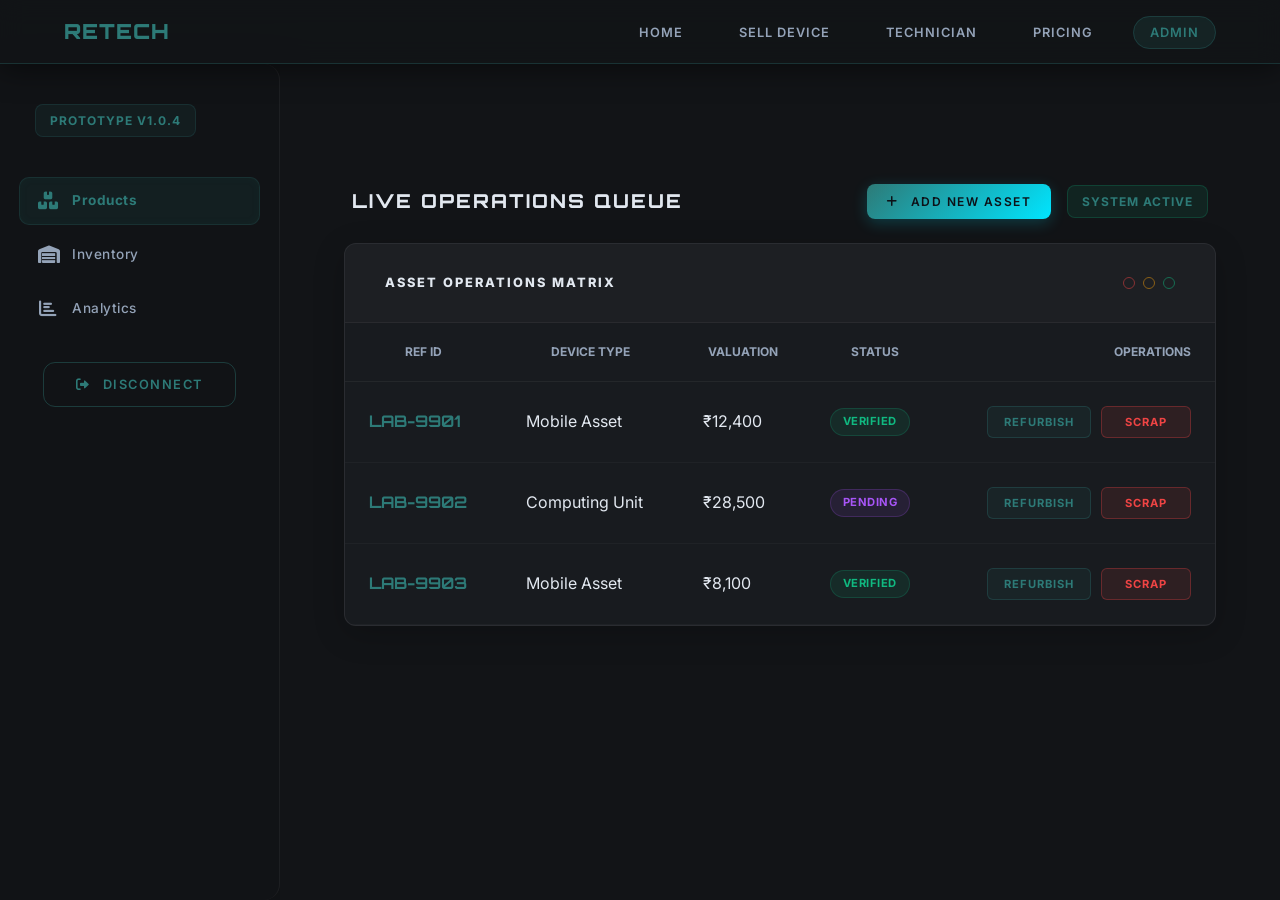
==== admin.html @ 6fee9be7 "Initial commit of ReTech - Smart E-Waste Recovery Platform" ====
<!DOCTYPE html>
<html lang="en">

<head>
    <meta charset="UTF-8">
    <meta name="viewport" content="width=device-width, initial-scale=1.0">
    <title>Admin Ops Control | ReTech</title>
    <link rel="stylesheet" href="style.css">
    <link rel="stylesheet" href="https://cdnjs.cloudflare.com/ajax/libs/font-awesome/6.0.0/css/all.min.css">
    <style>
        body {
            overflow: hidden;
            height: 100vh;
            display: flex;
            flex-direction: column;
        }

        .admin-wrapper {
            display: flex;
            flex: 1;
            overflow: hidden;
            padding-top: 64px;
        }

        .admin-content {
            flex: 1;
            overflow-y: auto;
            padding: 2.5rem 5%;
            background: var(--bg-main);
        }

        .section-header {
            margin-bottom: 1.5rem;
            display: flex;
            justify-content: space-between;
            align-items: center;
            padding: 0 0.5rem;
        }

        .section-header h2 {
            font-size: 1.2rem;
            text-transform: uppercase;
            letter-spacing: 2px;
            font-weight: 800;
        }

        .chart-box {
            padding: 2rem;
        }

        .bar-chart {
            display: flex;
            align-items: flex-end;
            gap: 12px;
            height: 180px;
            padding-top: 20px;
        }

        .bar {
            flex: 1;
            background: var(--primary);
            border-radius: 4px 4px 0 0;
            transition: height 0.3s ease;
            position: relative;
            opacity: 0.8;
        }

        .bar:hover {
            opacity: 1;
        }

        .bar::after {
            content: attr(data-label);
            position: absolute;
            bottom: -28px;
            left: 50%;
            transform: translateX(-50%);
            font-size: 0.7rem;
            color: var(--text-dim);
            font-weight: 600;
        }
    </style>
</head>

<body class="admin-page">
    <nav>
        <div class="logo">RETECH</div>
        <ul class="nav-links">
            <li><a href="index.html">Home</a></li>
            <li><a href="sell.html">Sell Device</a></li>
            <li><a href="technician.html">Technician</a></li>
            <li><a href="price.html">Pricing</a></li>
            <li><a href="admin.html" class="active">Admin</a></li>
        </ul>
    </nav>

    <div class="admin-wrapper">
        <aside class="admin-sidebar">
            <div style="margin-bottom: 2.5rem; padding: 0 1rem;">
                <div class="ui-flow-badge">PROTOTYPE v1.0.4</div>
            </div>
            <a href="#" class="admin-nav-item active" onclick="showSection('products')">
                <i class="fas fa-boxes"></i> <span>Products</span>
            </a>
            <a href="#" class="admin-nav-item" onclick="showSection('inventory')">
                <i class="fas fa-warehouse"></i> <span>Inventory</span>
            </a>
            <a href="#" class="admin-nav-item" onclick="showSection('analytics')">
                <i class="fas fa-chart-bar"></i> <span>Analytics</span>
            </a>
            <div style="margin-top: auto; padding: 1.5rem;">
                <button class="btn btn-outline" style="width: 100%; border-radius: 12px; font-size: 0.8rem; height: 45px;"
                    onclick="location.href='index.html'">
                    <i class="fas fa-sign-out-alt"></i> DISCONNECT
                </button>
            </div>
        </aside>

        <main class="admin-content">
            <!-- Products Section -->
            <section id="products-section" class="admin-view reveal active">
                <div class="section-header">
                    <h2>Live Operations Queue</h2>
                    <div style="display: flex; gap: 1rem; align-items: center;">
                        <button class="btn btn-primary" style="padding: 10px 20px; font-size: 0.75rem; border-radius: 8px;" onclick="showToast('Add Asset sequence initiated.')">
                            <i class="fas fa-plus"></i> Add New Asset
                        </button>
                        <div class="ui-flow-badge" style="background: rgba(16, 185, 129, 0.1); border-color: rgba(16, 185, 129, 0.2);">System Active</div>
                    </div>
                </div>

                <div class="ui-panel" style="padding: 0; overflow: hidden;">
                    <div style="padding: 1.8rem 2.5rem; background: rgba(255,255,255,0.02); border-bottom: 1px solid rgba(255,255,255,0.05); display: flex; justify-content: space-between; align-items: center;">
                        <span style="font-weight: 800; font-size: 0.8rem; color: var(--text-main); letter-spacing: 2px;">ASSET OPERATIONS MATRIX</span>
                        <div style="display: flex; gap: 8px; opacity: 0.5;">
                            <div style="width: 12px; height: 12px; border-radius: 50%; border: 1px solid #ef4444;"></div>
                            <div style="width: 12px; height: 12px; border-radius: 50%; border: 1px solid #f59e0b;"></div>
                            <div style="width: 12px; height: 12px; border-radius: 50%; border: 1px solid #10b981;"></div>
                        </div>
                    </div>
                    <table class="data-table">
                        <thead>
                            <tr>
                                <th>Ref ID</th>
                                <th>Device Type</th>
                                <th>Valuation</th>
                                <th>Status</th>
                                <th style="text-align: right;">Operations</th>
                            </tr>
                        </thead>
                        <tbody>
                            <tr>
                                <td style="font-family: 'Orbitron'; font-weight: 700; color: var(--primary);">LAB-9901
                                </td>
                                <td>Mobile Asset</td>
                                <td>₹12,400</td>
                                <td><span class="status-chip verified">Verified</span></td>
                                <td style="text-align: right;">
                                    <div style="display: flex; gap: 10px; justify-content: flex-end; align-items: center;">
                                        <button class="btn-table btn-table-primary" onclick="showToast('Refurbish sequence initialized.')">Refurbish</button>
                                        <button class="btn-table btn-table-danger" onclick="showToast('Asset marked for disposal.')">Scrap</button>
                                    </div>
                                </td>
                            </tr>
                            <tr>
                                <td style="font-family: 'Orbitron'; font-weight: 700; color: var(--primary);">LAB-9902
                                </td>
                                <td>Computing Unit</td>
                                <td>₹28,500</td>
                                <td><span class="status-chip pending">Pending</span></td>
                                <td style="text-align: right;">
                                    <div style="display: flex; gap: 10px; justify-content: flex-end; align-items: center;">
                                        <button class="btn-table btn-table-primary">Refurbish</button>
                                        <button class="btn-table btn-table-danger">Scrap</button>
                                    </div>
                                </td>
                            </tr>
                            <tr>
                                <td style="font-family: 'Orbitron'; font-weight: 700; color: var(--primary);">LAB-9903
                                </td>
                                <td>Mobile Asset</td>
                                <td>₹8,100</td>
                                <td><span class="status-chip verified">Verified</span></td>
                                <td style="text-align: right;">
                                    <div style="display: flex; gap: 10px; justify-content: flex-end; align-items: center;">
                                        <button class="btn-table btn-table-primary">Refurbish</button>
                                        <button class="btn-table btn-table-danger">Scrap</button>
                                    </div>
                                </td>
                            </tr>
                        </tbody>
                    </table>
                </div>
            </section>

            <!-- Inventory Section -->
            <section id="inventory-section" class="admin-view reveal" style="display: none;">
                <div class="section-header">
                    <h2>Restored Asset Inventory</h2>
                </div>
                <div class="inventory-grid">
                    <div class="ui-card">
                        <div
                            style="background: rgba(45, 122, 119, 0.1); width: 50px; height: 50px; border-radius: 12px; display: flex; justify-content: center; align-items: center; margin-bottom: 1.5rem;">
                            <i class="fas fa-mobile-alt" style="font-size: 1.5rem; color: var(--primary);"></i>
                        </div>
                        <h3 style="font-size: 1rem; margin-bottom: 0.5rem; letter-spacing: 0.5px;">iPhone 13 Pro</h3>
                        <div class="section-divider"></div>
                        <div style="display: flex; justify-content: space-between; align-items: center;">
                            <span style="font-size: 0.75rem; color: var(--text-dim); text-transform: uppercase;">Type:
                                Mobile</span>
                            <span style="font-size: 0.85rem; font-weight: 800; color: var(--primary);">S: 88</span>
                        </div>
                    </div>
                    <div class="ui-card">
                        <div
                            style="background: rgba(45, 122, 119, 0.1); width: 50px; height: 50px; border-radius: 12px; display: flex; justify-content: center; align-items: center; margin-bottom: 1.5rem;">
                            <i class="fas fa-laptop" style="font-size: 1.5rem; color: var(--primary);"></i>
                        </div>
                        <h3 style="font-size: 1rem; margin-bottom: 0.5rem; letter-spacing: 0.5px;">ThinkPad X1</h3>
                        <div class="section-divider"></div>
                        <div style="display: flex; justify-content: space-between; align-items: center;">
                            <span style="font-size: 0.75rem; color: var(--text-dim); text-transform: uppercase;">Type:
                                Laptop</span>
                            <span style="font-size: 0.85rem; font-weight: 800; color: var(--primary);">S: 94</span>
                        </div>
                    </div>
                    <div class="ui-card">
                        <div
                            style="background: rgba(45, 122, 119, 0.1); width: 50px; height: 50px; border-radius: 12px; display: flex; justify-content: center; align-items: center; margin-bottom: 1.5rem;">
                            <i class="fas fa-tablet-alt" style="font-size: 1.5rem; color: var(--primary);"></i>
                        </div>
                        <h3 style="font-size: 1rem; margin-bottom: 0.5rem; letter-spacing: 0.5px;">iPad Air Gen 4</h3>
                        <div class="section-divider"></div>
                        <div style="display: flex; justify-content: space-between; align-items: center;">
                            <span style="font-size: 0.75rem; color: var(--text-dim); text-transform: uppercase;">Type:
                                Tablet</span>
                            <span style="font-size: 0.85rem; font-weight: 800; color: var(--primary);">S: 76</span>
                        </div>
                    </div>
                </div>
            </section>

            <!-- Analytics Section -->
            <section id="analytics-section" class="admin-view reveal" style="display: none;">
                <div class="section-header">
                    <h2>Analytical Engine Data</h2>
                </div>

                <div class="metric-header">
                    <div class="metric-card" style="border-bottom: 3px solid var(--primary);">
                        <span class="val" style="color: var(--primary);">42</span>
                        <small
                            style="text-transform: uppercase; letter-spacing: 1px; color: var(--text-dim); font-size: 0.65rem;">Total
                            Raw Assets</small>
                    </div>
                    <div class="metric-card">
                        <span class="val">18</span>
                        <small
                            style="text-transform: uppercase; letter-spacing: 1px; color: var(--text-dim); font-size: 0.65rem;">Lifecycle
                            Refurbished</small>
                    </div>
                    <div class="metric-card">
                        <span class="val">24</span>
                        <small
                            style="text-transform: uppercase; letter-spacing: 1px; color: var(--text-dim); font-size: 0.65rem;">Mined
                            for Scrap</small>
                    </div>
                    <div class="metric-card" style="border-bottom: 3px solid var(--accent);">
                        <span class="val" style="color: var(--accent);">₹84.2k</span>
                        <small
                            style="text-transform: uppercase; letter-spacing: 1px; color: var(--text-dim); font-size: 0.65rem;">Net
                            Project Yield</small>
                    </div>
                </div>

                <div class="ui-panel chart-box">
                    <div
                        style="display: flex; justify-content: space-between; align-items: center; margin-bottom: 2rem;">
                        <div class="ui-flow-badge"><i class="fas fa-microchip"></i> DATA STREAM ACTIVE</div>
                        <i class="fas fa-expand-alt"
                            style="font-size: 0.8rem; color: var(--text-dim); cursor: pointer;"></i>
                    </div>
                    <div class="bar-chart">
                        <div class="bar" style="height: 60%;" data-label="MOBILE"></div>
                        <div class="bar" style="height: 85%;" data-label="COMPUTE"></div>
                        <div class="bar" style="height: 40%;" data-label="TABLET"></div>
                        <div class="bar" style="height: 55%;" data-label="OTHER"></div>
                    </div>
                </div>
            </section>
        </main>
    </div>

    <script src="script.js"></script>
    <script>
        function showSection(sectionId) {
            document.querySelectorAll('.admin-view').forEach(s => {
                s.style.display = 'none';
                s.classList.remove('active');
            });
            const activeSec = document.getElementById(sectionId + '-section');
            activeSec.style.display = 'block';
            setTimeout(() => activeSec.classList.add('active'), 10);

            document.querySelectorAll('.admin-nav-item').forEach(item => {
                item.classList.remove('active');
                if (item.getAttribute('onclick').includes(sectionId)) {
                    item.classList.add('active');
                }
            });
        }
    </script>
</body>

</html>
---- style.css ----
@import url('https://fonts.googleapis.com/css2?family=Orbitron:wght@400;500;700;900&family=Inter:wght@300;400;500;600;700&family=Exo+2:wght@300;400;600;700&display=swap');

:root {
    /* Eco-Tech Neo-Brutalist Palette */
    --primary: #2d7a77;      /* Muted Teal */
    --secondary: #3e8e41;    /* Sustainable Green */
    --accent: #10b981;       /* Calm Cyan */
    --highlight: #00f2ff;    /* Subtle Electric Highlight */
    
    --bg-main: #121417;      /* Off-Black / Charcoal Base */
    --bg-card: #1c1f24;      /* Slate Grey Card */
    --text-main: #e2e8f0;    /* Clean White/Grey */
    --text-dim: #94a3b8;     /* Muted Grey */
    
    --border-width: 2.5px;
    --border-color: #2a2e35;
    --brutalist-shadow: 6px 6px 0px rgba(0, 0, 0, 0.4);
    --flat-shadow: 4px 4px 0px var(--primary);
    
    --transition-fast: 200ms ease;
    --transition-smooth: 400ms cubic-bezier(0.4, 0, 0.2, 1);
    
    --container-max: 1280px;
}

* {
    margin: 0;
    padding: 0;
    box-sizing: border-box;
    font-family: 'Inter', sans-serif;
}

body {
    background: var(--bg-main);
    color: var(--text-main);
    line-height: 1.6;
    overflow-x: hidden;
}

h1, h2, h3, .logo {
    font-family: 'Orbitron', sans-serif;
    font-weight: 700;
    letter-spacing: 1px;
}

/* --- Layout & Spacing --- */
.container {
    max-width: var(--container-max);
    margin: 0 auto;
    padding: 0 2rem;
}

section {
    padding: 5rem 0;
}

/* Glass Navbar Refinement */
nav {
    position: fixed;
    top: 0; width: 100%;
    height: 64px;
    background: rgba(18, 20, 23, 0.8);
    backdrop-filter: blur(12px);
    border-bottom: 1px solid rgba(45, 122, 119, 0.3);
    display: flex;
    justify-content: space-between;
    align-items: center;
    padding: 0 5%;
    z-index: 1000;
    box-shadow: 0 4px 30px rgba(0, 0, 0, 0.5);
    transition: var(--transition-fast);
}

nav.scrolled {
    background: rgba(18, 20, 23, 0.95);
    height: 60px;
}

.logo {
    font-size: 1.3rem;
    color: var(--primary);
    text-transform: uppercase;
    font-weight: 900;
}

.nav-links {
    display: flex;
    gap: 1.5rem;
    list-style: none;
    align-items: center;
}

.nav-links a {
    text-decoration: none;
    color: var(--text-dim);
    font-size: 0.8rem;
    font-weight: 600;
    transition: var(--transition-fast);
    text-transform: uppercase;
    letter-spacing: 1px;
    padding: 8px 16px;
    border-radius: 20px;
}

.nav-links a:hover {
    color: var(--text-main);
    text-shadow: 0 0 10px rgba(45, 122, 119, 0.5);
}

.nav-links a.active {
    background: rgba(45, 122, 119, 0.15);
    color: var(--primary);
    border: 1px solid rgba(45, 122, 119, 0.3);
}

/* --- Container System --- */
.ui-panel {
    background: rgba(28, 31, 36, 0.7);
    border: 1px solid rgba(255, 255, 255, 0.08);
    border-radius: 12px;
    padding: 24px;
    box-shadow: 0 8px 32px rgba(0, 0, 0, 0.2);
    margin-bottom: 2rem;
}

.ui-card {
    background: rgba(28, 31, 36, 0.9);
    border: 1px solid rgba(255, 255, 255, 0.08);
    border-radius: 12px;
    padding: 20px;
    transition: var(--transition-fast);
    box-shadow: 0 4px 12px rgba(0, 0, 0, 0.1);
}

.ui-card:hover {
    transform: translateY(-4px);
    border-color: rgba(45, 122, 119, 0.4);
    box-shadow: 0 12px 40px rgba(0, 0, 0, 0.3);
}

.metric-card {
    background: rgba(28, 31, 36, 0.8);
    border: 1px solid rgba(255, 255, 255, 0.1);
    border-radius: 12px;
    padding: 24px;
    transition: var(--transition-fast);
}

.metric-card:hover {
    border-color: var(--primary);
}

.metric-card.active-val { border-bottom-color: var(--primary); }

/* --- UI Element Boxing --- */
.ui-btn-group {
    display: inline-flex;
    gap: 1rem;
    background: rgba(255, 255, 255, 0.03);
    padding: 10px;
    border: 1px solid rgba(255, 255, 255, 0.05);
    border-radius: 12px;
    backdrop-filter: blur(4px);
}

/* --- Form Elements --- */
input, select, textarea {
    width: 100%;
    background: rgba(13, 17, 23, 0.8);
    border: 1px solid rgba(45, 122, 119, 0.2);
    border-radius: 10px;
    padding: 12px 16px;
    color: var(--text-main);
    font-family: 'Inter', sans-serif;
    font-size: 0.95rem;
    transition: all 0.3s cubic-bezier(0.4, 0, 0.2, 1);
    outline: none;
    -webkit-appearance: none;
    appearance: none;
}

input::placeholder {
    color: rgba(255, 255, 255, 0.2);
}

input:focus, select:focus, textarea:focus {
    border-color: var(--primary);
    background: rgba(45, 122, 119, 0.05);
    box-shadow: 0 0 15px rgba(0, 229, 255, 0.1), inset 0 0 5px rgba(0, 229, 255, 0.05);
    transform: translateY(-1px);
}

label {
    display: block;
    font-size: 0.75rem;
    text-transform: uppercase;
    letter-spacing: 1.5px;
    color: var(--text-dim);
    margin-bottom: 0.8rem;
    font-weight: 700;
}

.form-group {
    margin-bottom: 2rem;
}

/* --- Buttons Overhaul --- */
.btn {
    display: inline-flex;
    align-items: center;
    justify-content: center;
    gap: 12px; /* Increased gap for icon */
    padding: 14px 32px; /* Slightly larger for Hero */
    border-radius: 50px; /* Pill shape */
    font-size: 0.95rem;
    font-weight: 600;
    text-transform: uppercase;
    letter-spacing: 1.5px;
    cursor: pointer;
    transition: all 0.4s cubic-bezier(0.23, 1, 0.32, 1);
    border: 1px solid transparent;
    position: relative;
    overflow: hidden;
    text-decoration: none; /* VERY IMPORTANT */
    color: inherit;
}

.btn-primary {
    background: linear-gradient(135deg, #2d7a77, #00e5ff);
    color: #0d1117;
    box-shadow: 0 4px 15px rgba(0, 229, 255, 0.2);
    border: none;
}

.btn-primary:hover {
    transform: translateY(-3px);
    box-shadow: 0 8px 25px rgba(0, 229, 255, 0.4);
    filter: brightness(1.1);
}

.btn-primary:active {
    transform: translateY(-1px) scale(0.97);
}

.btn-outline {
    background: transparent;
    border: 1px solid rgba(45, 122, 119, 0.4);
    color: var(--primary);
}

.btn-outline:hover {
    background: rgba(45, 122, 119, 0.1);
    border-color: var(--primary);
    color: #fff;
    transform: translateY(-2px);
}

.btn-secondary { /* Reject/Cancel Style */
    background: transparent;
    border: 1px solid rgba(239, 68, 68, 0.4);
    color: #ef4444;
}

.btn-secondary:hover {
    background: rgba(239, 68, 68, 0.1);
    border-color: #ef4444;
    transform: translateY(-2px);
}
.ui-flow-badge {
    display: inline-flex;
    align-items: center;
    gap: 8px;
    background: rgba(45, 122, 119, 0.1);
    color: var(--primary);
    padding: 6px 14px;
    border: 1px solid rgba(45, 122, 119, 0.2);
    border-radius: 8px;
    font-size: 0.75rem;
    font-weight: 700;
    text-transform: uppercase;
    letter-spacing: 1px;
}

.ui-inline-box {
    display: inline-block;
    padding: 4px 10px;
    background: rgba(255, 255, 255, 0.05);
    border: 1px solid rgba(255, 255, 255, 0.08);
    border-radius: 6px;
    font-family: 'Orbitron', sans-serif;
    font-size: 0.8rem;
}

/* Glass Card Refinement */
.glass-card {
    background: rgba(28, 31, 36, 0.75);
    border: 1px solid rgba(255, 255, 255, 0.1);
    border-radius: 14px;
    padding: 28px;
    box-shadow: 0 10px 40px rgba(0, 0, 0, 0.2);
    backdrop-filter: blur(8px);
}

.section-divider {
    height: 1px;
    background: rgba(255, 255, 255, 0.05);
    margin: 1.5rem 0;
}


/* Admin Specific Layout */
.admin-sidebar {
    background: rgba(18, 20, 23, 0.95);
    border-right: 1px solid rgba(255, 255, 255, 0.05);
    padding: 2.5rem 1.2rem;
    border-radius: 0 16px 16px 0;
    box-shadow: 10px 0 30px rgba(0,0,0,0.2);
}

.admin-nav-item {
    display: flex;
    align-items: center;
    gap: 14px;
    padding: 12px 18px;
    color: var(--text-dim);
    text-decoration: none; /* Removed underline */
    border-radius: 10px;
    margin-bottom: 6px;
    font-size: 0.85rem;
    font-weight: 500;
    letter-spacing: 0.5px;
    transition: all 0.3s cubic-bezier(0.4, 0, 0.2, 1);
    border: 1px solid transparent;
}

.admin-nav-item i {
    font-size: 1.1rem;
    width: 20px;
    text-align: center;
}

.admin-nav-item:hover {
    background: rgba(255, 255, 255, 0.03);
    color: #fff;
    transform: translateX(4px);
}

.admin-nav-item.active {
    background: rgba(45, 122, 119, 0.12);
    color: var(--primary);
    font-weight: 700;
    border: 1px solid rgba(45, 122, 119, 0.2);
    box-shadow: inset 0 0 10px rgba(45, 122, 119, 0.05);
}

.admin-nav-item.active i {
    color: var(--primary);
}

/* Inventory & Tables */
.inventory-grid {
    display: grid;
    grid-template-columns: repeat(auto-fill, minmax(280px, 1fr));
    gap: 1.5rem;
    padding-top: 1rem;
}

.metric-header {
    display: grid;
    grid-template-columns: repeat(4, 1fr);
    gap: 1.5rem;
    margin-bottom: 2.5rem;
}

.data-table {
    width: 100%;
    border-collapse: collapse;
}

.data-table th {
    padding: 1.2rem 1.5rem;
    text-transform: uppercase;
    font-size: 0.75rem;
    color: var(--text-dim);
    border-bottom: 1px solid rgba(255, 255, 255, 0.05);
}

.data-table td {
    padding: 1.5rem;
    border-bottom: 1px solid rgba(255, 255, 255, 0.03);
    vertical-align: middle;
    transition: var(--transition-fast);
}

.data-table tr {
    transition: var(--transition-fast);
}

.data-table tbody tr:hover {
    background: rgba(45, 122, 119, 0.04);
    transform: translateX(4px);
}

.data-table tbody tr:hover td {
    color: #fff;
}

/* --- Status Chips --- */
.status-chip {
    display: inline-flex;
    padding: 4px 12px;
    border-radius: 50px;
    font-size: 0.7rem;
    font-weight: 700;
    text-transform: uppercase;
    letter-spacing: 0.5px;
    border: 1px solid transparent;
}

.status-chip.verified {
    background: rgba(16, 185, 129, 0.1);
    color: #10b981;
    border-color: rgba(16, 185, 129, 0.2);
}

.status-chip.pending {
    background: rgba(168, 85, 247, 0.1);
    color: #a855f7;
    border-color: rgba(168, 85, 247, 0.2);
}

/* --- Table Action Buttons --- */
.btn-table {
    padding: 8px 16px;
    font-size: 0.7rem;
    font-weight: 700;
    border-radius: 6px;
    text-transform: uppercase;
    letter-spacing: 1px;
    cursor: pointer;
    transition: all 0.3s ease;
    border: 1px solid transparent;
    height: 32px;
    display: inline-flex;
    align-items: center;
    justify-content: center;
    min-width: 90px;
}

.btn-table-primary {
    background: rgba(45, 122, 119, 0.1);
    border-color: rgba(45, 122, 119, 0.3);
    color: var(--primary);
}

.btn-table-primary:hover {
    background: var(--primary);
    color: #000;
    transform: scale(1.05);
}

.btn-table-danger {
    background: rgba(239, 68, 68, 0.1);
    border-color: rgba(239, 68, 68, 0.3);
    color: #ef4444;
}

.btn-table-danger:hover {
    background: #ef4444;
    color: #fff;
    transform: scale(1.05);
}

.btn-table:active {
    transform: scale(0.95);
}


/* Final Polish Elements */
.hover-lift {
    transition: var(--transition-smooth);
}
.hover-lift:hover {
    transform: translateY(-2px);
}

@media (max-width: 900px) {
    .nav-links { gap: 0.8rem; }
    .nav-links a { padding: 6px 12px; font-size: 0.75rem; }
}
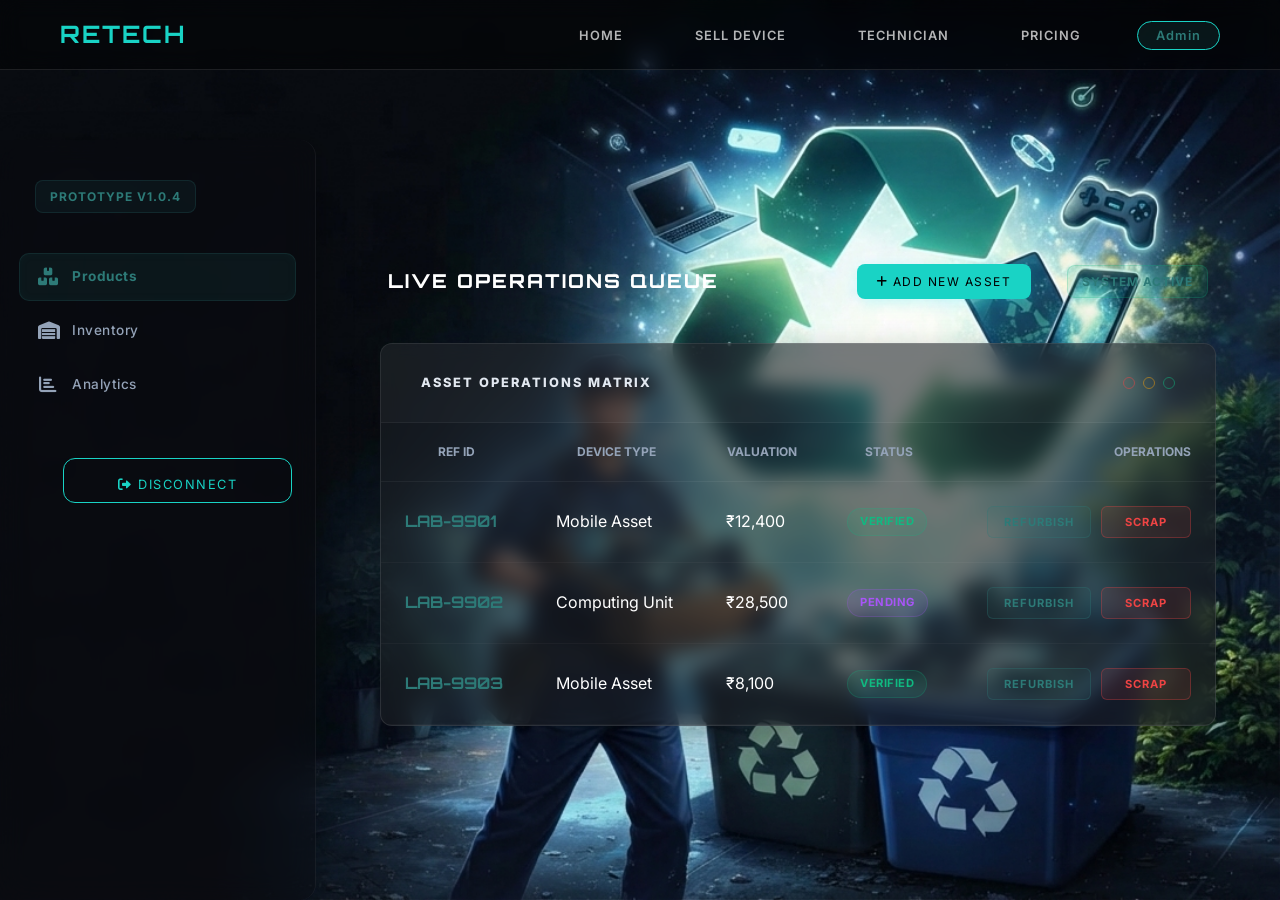
==== commit 68d58a4e: "fix(ui): apply global background and remove initial empty gap" ====
--- a/admin.html
+++ b/admin.html
@@ -19,14 +19,14 @@
             display: flex;
             flex: 1;
             overflow: hidden;
-            padding-top: 64px;
+            padding-top: 70px;
         }
 
         .admin-content {
             flex: 1;
             overflow-y: auto;
             padding: 2.5rem 5%;
-            background: var(--bg-main);
+            background: transparent;
         }
 
         .section-header {
--- a/style.css
+++ b/style.css
@@ -2,24 +2,32 @@
 
 :root {
     /* Eco-Tech Neo-Brutalist Palette */
-    --primary: #2d7a77;      /* Muted Teal */
-    --secondary: #3e8e41;    /* Sustainable Green */
-    --accent: #10b981;       /* Calm Cyan */
-    --highlight: #00f2ff;    /* Subtle Electric Highlight */
-    
-    --bg-main: #121417;      /* Off-Black / Charcoal Base */
-    --bg-card: #1c1f24;      /* Slate Grey Card */
-    --text-main: #e2e8f0;    /* Clean White/Grey */
-    --text-dim: #94a3b8;     /* Muted Grey */
-    
+    --primary: #2d7a77;
+    /* Muted Teal */
+    --secondary: #3e8e41;
+    /* Sustainable Green */
+    --accent: #10b981;
+    /* Calm Cyan */
+    --highlight: #00f2ff;
+    /* Subtle Electric Highlight */
+
+    --bg-main: #121417;
+    /* Off-Black / Charcoal Base */
+    --bg-card: #1c1f24;
+    /* Slate Grey Card */
+    --text-main: #e2e8f0;
+    /* Clean White/Grey */
+    --text-dim: #94a3b8;
+    /* Muted Grey */
+
     --border-width: 2.5px;
     --border-color: #2a2e35;
     --brutalist-shadow: 6px 6px 0px rgba(0, 0, 0, 0.4);
     --flat-shadow: 4px 4px 0px var(--primary);
-    
+
     --transition-fast: 200ms ease;
     --transition-smooth: 400ms cubic-bezier(0.4, 0, 0.2, 1);
-    
+
     --container-max: 1280px;
 }
 
@@ -30,20 +38,44 @@
     font-family: 'Inter', sans-serif;
 }
 
+html,
 body {
-    background: var(--bg-main);
+    height: 100%;
+    margin: 0;
+    padding: 0;
+    overflow-x: hidden;
+}
+
+body {
+    background-image:
+        linear-gradient(to right, rgba(10, 12, 16, 0.95) 0%, rgba(10, 12, 16, 0.7) 40%, rgba(10, 12, 16, 0.2) 100%),
+        url('D:\New_product\retech\background_image.jpeg');
+    background-size: cover;
+    background-position: center right;
+    background-repeat: no-repeat;
+    background-attachment: fixed;
     color: var(--text-main);
     line-height: 1.6;
-    overflow-x: hidden;
-}
-
-h1, h2, h3, .logo {
+}
+
+h1,
+h2,
+h3,
+.logo {
     font-family: 'Orbitron', sans-serif;
     font-weight: 700;
     letter-spacing: 1px;
 }
 
 /* --- Layout & Spacing --- */
+main,
+.container,
+.sell-container,
+.tech-container,
+.admin-page {
+    min-height: 100vh;
+}
+
 .container {
     max-width: var(--container-max);
     margin: 0 auto;
@@ -51,29 +83,54 @@
 }
 
 section {
-    padding: 5rem 0;
+    padding: 4rem 0;
+}
+
+#particles-canvas {
+    position: fixed;
+    top: 0;
+    left: 0;
+    width: 100%;
+    height: 100%;
+    z-index: -1;
+    pointer-events: none;
+}
+
+.page-transition {
+    position: fixed;
+    top: 0;
+    left: 0;
+    width: 100%;
+    height: 100%;
+    background: #0a0c10;
+    z-index: 9999;
+    pointer-events: none;
+    transition: opacity 0.6s ease;
 }
 
 /* Glass Navbar Refinement */
 nav {
     position: fixed;
-    top: 0; width: 100%;
-    height: 64px;
-    background: rgba(18, 20, 23, 0.8);
-    backdrop-filter: blur(12px);
-    border-bottom: 1px solid rgba(45, 122, 119, 0.3);
+    top: 0;
+    left: 0;
+    width: 100%;
+    height: 70px;
+    background: rgba(10, 12, 16, 0.4);
+    backdrop-filter: blur(20px);
+    -webkit-backdrop-filter: blur(20px);
+    border-bottom: 1px solid rgba(255, 255, 255, 0.1);
     display: flex;
     justify-content: space-between;
     align-items: center;
     padding: 0 5%;
     z-index: 1000;
-    box-shadow: 0 4px 30px rgba(0, 0, 0, 0.5);
-    transition: var(--transition-fast);
+    transition: all 0.4s ease;
 }
 
 nav.scrolled {
-    background: rgba(18, 20, 23, 0.95);
-    height: 60px;
+    background: rgba(10, 12, 16, 0.7);
+    height: 65px;
+    border-bottom-color: var(--primary);
 }
 
 .logo {
@@ -115,8 +172,9 @@
 
 /* --- Container System --- */
 .ui-panel {
-    background: rgba(28, 31, 36, 0.7);
-    border: 1px solid rgba(255, 255, 255, 0.08);
+    background: rgba(28, 31, 36, 0.6);
+    backdrop-filter: blur(10px);
+    border: 1px solid rgba(255, 255, 255, 0.1);
     border-radius: 12px;
     padding: 24px;
     box-shadow: 0 8px 32px rgba(0, 0, 0, 0.2);
@@ -124,8 +182,9 @@
 }
 
 .ui-card {
-    background: rgba(28, 31, 36, 0.9);
-    border: 1px solid rgba(255, 255, 255, 0.08);
+    background: rgba(28, 31, 36, 0.75);
+    backdrop-filter: blur(5px);
+    border: 1px solid rgba(255, 255, 255, 0.1);
     border-radius: 12px;
     padding: 20px;
     transition: var(--transition-fast);
@@ -134,12 +193,14 @@
 
 .ui-card:hover {
     transform: translateY(-4px);
-    border-color: rgba(45, 122, 119, 0.4);
+    border-color: var(--primary);
+    background: rgba(45, 122, 119, 0.1);
     box-shadow: 0 12px 40px rgba(0, 0, 0, 0.3);
 }
 
 .metric-card {
-    background: rgba(28, 31, 36, 0.8);
+    background: rgba(28, 31, 36, 0.65);
+    backdrop-filter: blur(8px);
     border: 1px solid rgba(255, 255, 255, 0.1);
     border-radius: 12px;
     padding: 24px;
@@ -150,7 +211,9 @@
     border-color: var(--primary);
 }
 
-.metric-card.active-val { border-bottom-color: var(--primary); }
+.metric-card.active-val {
+    border-bottom-color: var(--primary);
+}
 
 /* --- UI Element Boxing --- */
 .ui-btn-group {
@@ -164,7 +227,9 @@
 }
 
 /* --- Form Elements --- */
-input, select, textarea {
+input,
+select,
+textarea {
     width: 100%;
     background: rgba(13, 17, 23, 0.8);
     border: 1px solid rgba(45, 122, 119, 0.2);
@@ -183,7 +248,9 @@
     color: rgba(255, 255, 255, 0.2);
 }
 
-input:focus, select:focus, textarea:focus {
+input:focus,
+select:focus,
+textarea:focus {
     border-color: var(--primary);
     background: rgba(45, 122, 119, 0.05);
     box-shadow: 0 0 15px rgba(0, 229, 255, 0.1), inset 0 0 5px rgba(0, 229, 255, 0.05);
@@ -209,9 +276,12 @@
     display: inline-flex;
     align-items: center;
     justify-content: center;
-    gap: 12px; /* Increased gap for icon */
-    padding: 14px 32px; /* Slightly larger for Hero */
-    border-radius: 50px; /* Pill shape */
+    gap: 12px;
+    /* Increased gap for icon */
+    padding: 14px 32px;
+    /* Slightly larger for Hero */
+    border-radius: 50px;
+    /* Pill shape */
     font-size: 0.95rem;
     font-weight: 600;
     text-transform: uppercase;
@@ -221,7 +291,8 @@
     border: 1px solid transparent;
     position: relative;
     overflow: hidden;
-    text-decoration: none; /* VERY IMPORTANT */
+    text-decoration: none;
+    /* VERY IMPORTANT */
     color: inherit;
 }
 
@@ -255,7 +326,8 @@
     transform: translateY(-2px);
 }
 
-.btn-secondary { /* Reject/Cancel Style */
+.btn-secondary {
+    /* Reject/Cancel Style */
     background: transparent;
     border: 1px solid rgba(239, 68, 68, 0.4);
     color: #ef4444;
@@ -266,6 +338,7 @@
     border-color: #ef4444;
     transform: translateY(-2px);
 }
+
 .ui-flow-badge {
     display: inline-flex;
     align-items: center;
@@ -293,12 +366,19 @@
 
 /* Glass Card Refinement */
 .glass-card {
-    background: rgba(28, 31, 36, 0.75);
+    background: rgba(28, 31, 36, 0.6);
+    backdrop-filter: blur(15px);
     border: 1px solid rgba(255, 255, 255, 0.1);
     border-radius: 14px;
     padding: 28px;
     box-shadow: 0 10px 40px rgba(0, 0, 0, 0.2);
-    backdrop-filter: blur(8px);
+}
+
+.glass {
+    background: rgba(255, 255, 255, 0.03);
+    backdrop-filter: blur(12px);
+    -webkit-backdrop-filter: blur(12px);
+    border: 1px solid rgba(255, 255, 255, 0.05);
 }
 
 .section-divider {
@@ -310,11 +390,12 @@
 
 /* Admin Specific Layout */
 .admin-sidebar {
-    background: rgba(18, 20, 23, 0.95);
+    background: rgba(10, 12, 16, 0.4);
+    backdrop-filter: blur(15px);
     border-right: 1px solid rgba(255, 255, 255, 0.05);
     padding: 2.5rem 1.2rem;
     border-radius: 0 16px 16px 0;
-    box-shadow: 10px 0 30px rgba(0,0,0,0.2);
+    box-shadow: 10px 0 30px rgba(0, 0, 0, 0.2);
 }
 
 .admin-nav-item {
@@ -323,7 +404,8 @@
     gap: 14px;
     padding: 12px 18px;
     color: var(--text-dim);
-    text-decoration: none; /* Removed underline */
+    text-decoration: none;
+    /* Removed underline */
     border-radius: 10px;
     margin-bottom: 6px;
     font-size: 0.85rem;
@@ -480,12 +562,34 @@
 .hover-lift {
     transition: var(--transition-smooth);
 }
+
 .hover-lift:hover {
     transform: translateY(-2px);
 }
 
 @media (max-width: 900px) {
-    .nav-links { gap: 0.8rem; }
-    .nav-links a { padding: 6px 12px; font-size: 0.75rem; }
-}
-
+    .nav-links {
+        gap: 0.8rem;
+    }
+
+    .nav-links a {
+        padding: 6px 12px;
+        font-size: 0.75rem;
+    }
+}
+
+/* ===== CUSTOM USER THEME OVERRIDES ===== */
+html,body{ margin:0; padding:0; height:100%; overflow-x:hidden; }
+body{ background:url('./background_image.jpeg') no-repeat center right fixed; background-size:cover; font-family:Arial, Helvetica, sans-serif; color:white; }
+#particles-canvas{ position:fixed; top:0; left:0; width:100%; height:100%; z-index:-1; }
+nav{ height:70px; display:flex; align-items:center; justify-content:space-between; padding:0 60px; background:rgba(0,0,0,0.4); backdrop-filter:blur(10px); position:relative; z-index:20; }
+.logo{ color:#19d3c5; font-weight:bold; font-size:24px; letter-spacing:2px; }
+.nav-links{ list-style:none; display:flex; gap:40px; }
+.nav-links a{ color:white; text-decoration:none; opacity:.7; }
+.nav-links a.active{ opacity:1; border:1px solid #19d3c5; padding:6px 18px; border-radius:20px; text-transform:none; }
+.hero{ min-height:100vh; display:flex; align-items:center; justify-content:center; text-align:center; position:relative; z-index:10; }
+.hero h1{ font-size:70px; line-height:1.1; text-transform:uppercase; font-family:Arial, Helvetica, sans-serif; }
+.hero span{ color:#19d3c5; }
+.btn{ padding:18px 34px; border-radius:40px; text-decoration:none; margin:20px; display:inline-block; font-weight:normal; }
+.btn-primary{ background:#19d3c5; color:black; border:none; }
+.btn-outline{ border:1px solid #19d3c5; color:#19d3c5; background:transparent; }
